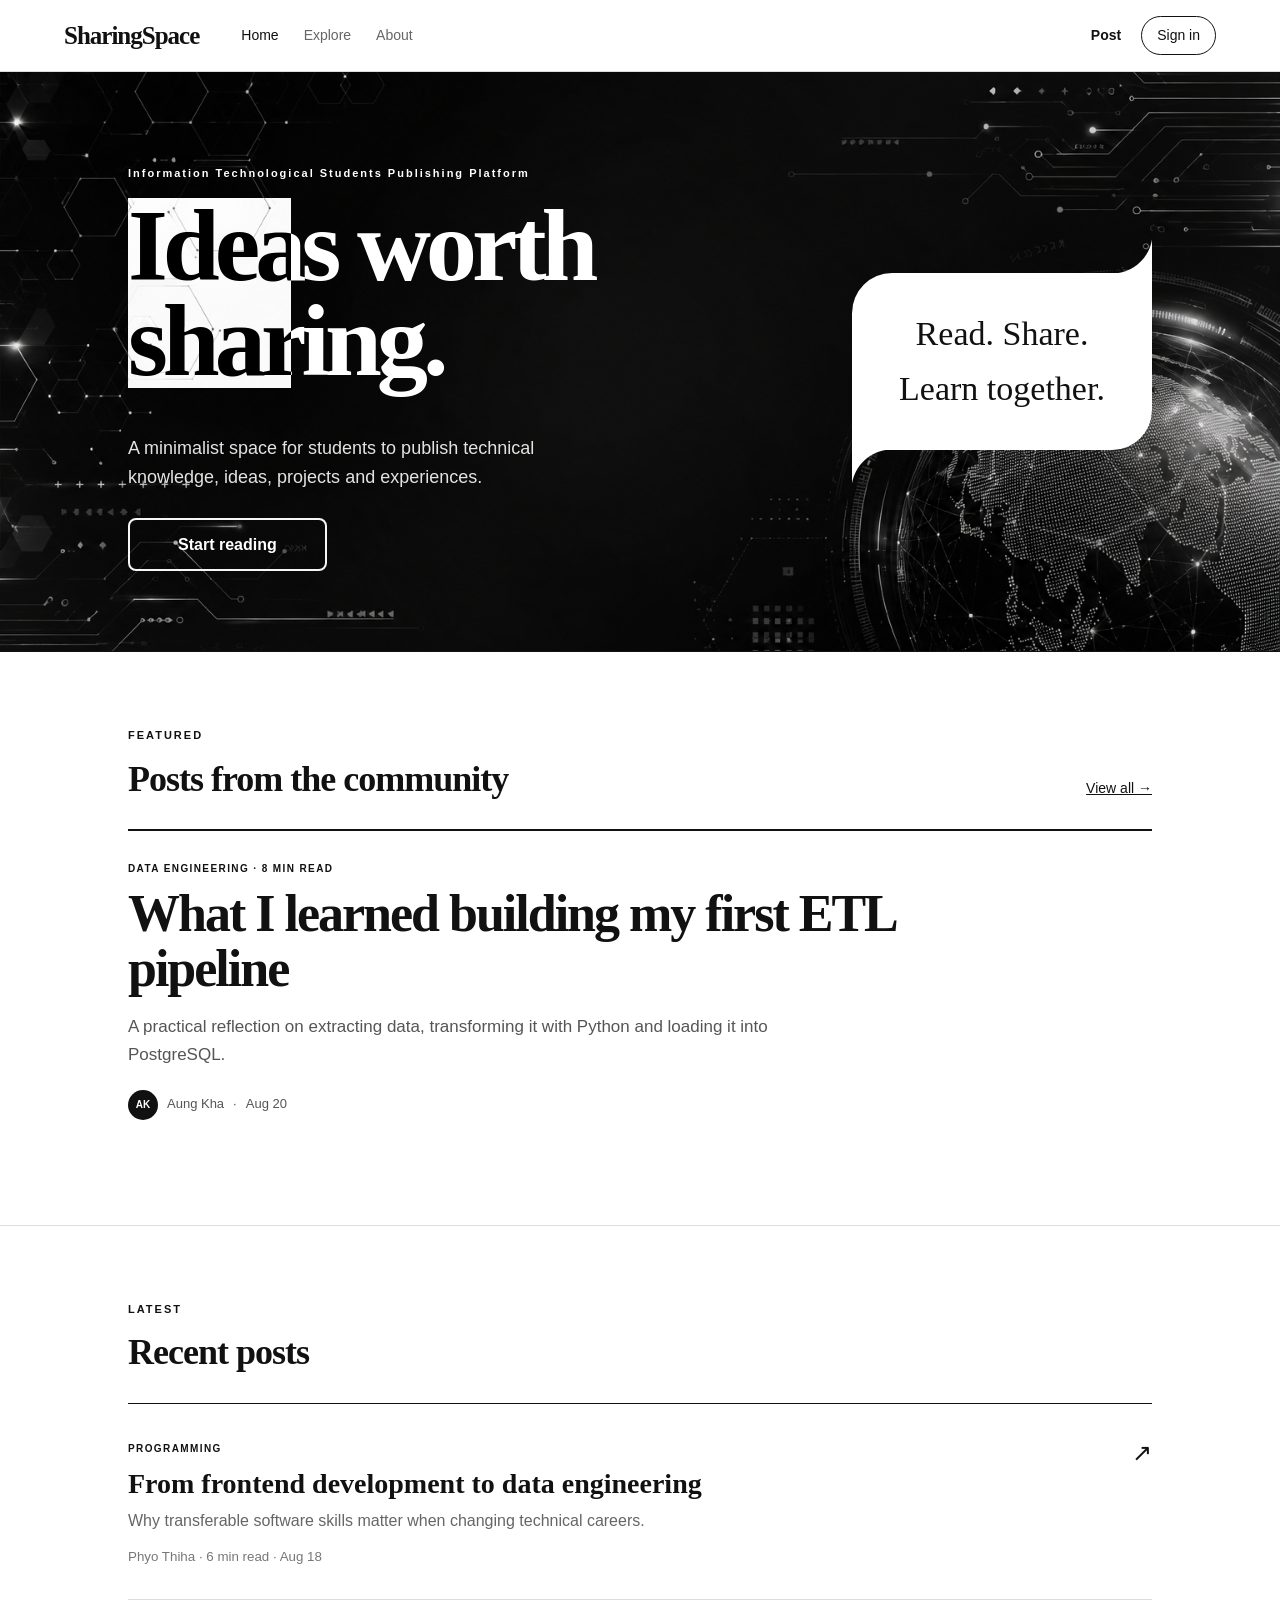
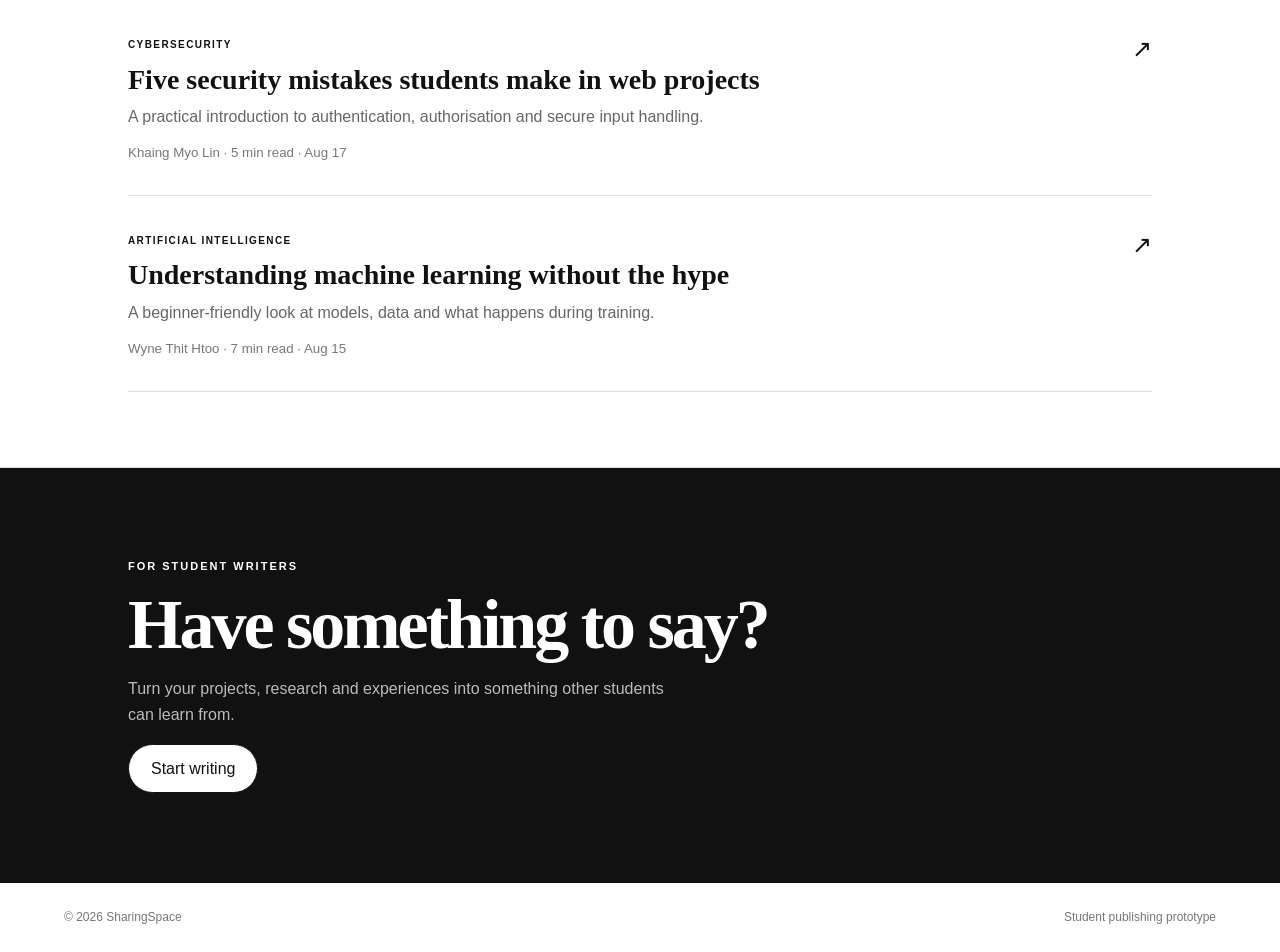
==== index.html @ 0e888693 "first commit" ====
<!doctype html>
<html lang="en">
  <head>
    <meta charset="UTF-8" />
    <meta name="viewport" content="width=device-width, initial-scale=1.0" />

    <title>SharingSpace</title>

    <link rel="stylesheet" href="css/style.css" />
  </head>

  <body>
    <header class="site-header">
      <a class="logo" href="index.html">SharingSpace</a>

      <nav>
        <a class="active" href="index.html">Home</a>
        <a href="explore.html">Explore</a>
        <a href="about.html">About</a>
      </nav>

      <div class="header-actions">
        <a class="write-link" href="create-post.html">Post</a>

        <!-- Logged out -->
        <a class="signin" id="signinLink" href="login.html"> Sign in </a>

        <!-- Logged in -->
        <a
          class="signin"
          id="dashboardLink"
          href="dashboard.html"
          style="display: none; background-color: #111; color: #fff;"
        >
          Dashboard
        </a>
        

        <button
          class="signin"
          id="logoutButton"
          type="button"
          style="display: none; border: 0; background: none; cursor: pointer"
        >
          Exit
        </button>
      </div>
    </header>

    <main>
      <section
        style="
          background: url(&quot;./images/bg.png&quot;) no-repeat center/cover;
          color: white;
        "
        class="hero"
      >
        <div>
          <p class="eyebrow">
            Information Technological Students Publishing Platform
          </p>

          <h1 class="hero-heading fx-negative">
            Ideas worth<br />
            sharing.
          </h1>

          <p class="hero-copy">
            A minimalist space for students to publish technical knowledge,
            ideas, projects and experiences.
          </p>
          <div style="margin-top: 40px">
            <a class="btn liquid" href="explore.html"> Start reading </a>
          </div>
        </div>

        <div class="hero-note">
          <p>
            Read. Share.<br />
            Learn together.
          </p>
        </div>
      </section>

      <section class="section">
        <div class="section-heading">
          <div>
            <p class="eyebrow">FEATURED</p>
            <h2>Posts from the community</h2>
          </div>

          <a href="explore.html">View all →</a>
        </div>

        <article class="featured-card">
          <div class="featured-meta">DATA ENGINEERING · 8 MIN READ</div>

          <h3>What I learned building my first ETL pipeline</h3>

          <p>
            A practical reflection on extracting data, transforming it with
            Python and loading it into PostgreSQL.
          </p>

          <div class="author-line">
            <span class="avatar">AK</span>
            <span>Aung Kha</span>
            <span>·</span>
            <span>Aug 20</span>
          </div>
        </article>
      </section>

      <section class="section">
        <div class="section-heading">
          <div>
            <p class="eyebrow">LATEST</p>
            <h2>Recent posts</h2>
          </div>
        </div>

        <div class="post-list">
          <a class="post-row" href="article.html">
            <div>
              <span class="tag">PROGRAMMING</span>

              <h3>From frontend development to data engineering</h3>

              <p>
                Why transferable software skills matter when changing technical
                careers.
              </p>

              <small> Phyo Thiha · 6 min read · Aug 18 </small>
            </div>

            <span class="row-arrow">↗</span>
          </a>

          <a class="post-row" href="article.html">
            <div>
              <span class="tag">CYBERSECURITY</span>

              <h3>Five security mistakes students make in web projects</h3>

              <p>
                A practical introduction to authentication, authorisation and
                secure input handling.
              </p>

              <small> Khaing Myo Lin · 5 min read · Aug 17 </small>
            </div>

            <span class="row-arrow">↗</span>
          </a>

          <a class="post-row" href="article.html">
            <div>
              <span class="tag"> ARTIFICIAL INTELLIGENCE </span>

              <h3>Understanding machine learning without the hype</h3>

              <p>
                A beginner-friendly look at models, data and what happens during
                training.
              </p>

              <small> Wyne Thit Htoo · 7 min read · Aug 15 </small>
            </div>

            <span class="row-arrow">↗</span>
          </a>
        </div>
      </section>

      <section class="cta">
        <p class="eyebrow">FOR STUDENT WRITERS</p>

        <h2>Have something to say?</h2>

        <p>
          Turn your projects, research and experiences into something other
          students can learn from.
        </p>

        <a class="button button-light" href="create-post.html">
          Start writing
        </a>
      </section>
    </main>

    <footer class="site-footer">
      <span>© 2026 SharingSpace</span>
      <span>Student publishing prototype</span>
    </footer>

    <script>
      const isLoggedIn =
        localStorage.getItem("writespace_logged_in") === "true";

      const signinLink = document.getElementById("signinLink");

      const dashboardLink = document.getElementById("dashboardLink");

      const logoutButton = document.getElementById("logoutButton");

      if (isLoggedIn) {
        signinLink.style.display = "none";
        dashboardLink.style.display = "inline-block";
        logoutButton.style.display = "inline-block";
      } else {
        signinLink.style.display = "inline-block";
        dashboardLink.style.display = "none";
        logoutButton.style.display = "none";
      }

      logoutButton.addEventListener("click", () => {
        localStorage.removeItem("writespace_logged_in");

        window.location.reload();
      });
    </script>

    <script src="js/main.js"></script>
  </body>
</html>
---- css/style.css ----
* {
  box-sizing: border-box;
}
html {
  scroll-behavior: smooth;
}
body {
  margin: 0;
  background: #fff;
  color: #111;
  font-family: Arial, Helvetica, sans-serif;
  line-height: 1.6;
}
a {
  color: inherit;
  text-decoration: none;
}
button,
input {
  font: inherit;
}

.site-header {
  height: 72px;
  border-bottom: 1px solid #ddd;
  display: flex;
  align-items: center;
  padding: 0 5vw;
  gap: 42px;
  position: sticky;
  top: 0;
  background: #fff;
  z-index: 10;
}
.logo {
  font-family: Georgia, serif;
  font-size: 25px;
  font-weight: 700;
  letter-spacing: -1px;
}
.site-header nav {
  display: flex;
  gap: 25px;
  font-size: 14px;
}
.site-header nav a {
  color: #666;
}
.site-header nav a.active,
.site-header nav a:hover {
  color: #111;
}
.header-actions {
  margin-left: auto;
  display: flex;
  align-items: center;
  gap: 20px;
  font-size: 14px;
}
.write-link {
  font-weight: 600;
}
.signin {
  border: 1px solid #111;
  border-radius: 999px;
  padding: 7px 15px;
}
.icon-btn {
  border: 0;
  background: none;
  font-size: 25px;
  cursor: pointer;
}
.hero {
  min-height: 580px;
  border-bottom: 1px solid #111;
  padding: 90px 10vw;
  display: flex;
  align-items: center;
  justify-content: space-between;
  background: #f7f7f5;
}
.eyebrow {
  font-size: 11px;
  letter-spacing: 2px;
  font-weight: 700;
  margin: 0 0 15px;
}
.hero h1,
.page-intro h1,
.about-page h1 {
  font-family: Georgia, serif;
  font-size: clamp(54px, 8vw, 104px);
  line-height: 0.93;
  letter-spacing: -5px;
  margin: 0 0 28px;
}
.fx-negative {
  position: relative;
  display: inline-block;
}

.fx-negative::after {
  content: "";
  position: absolute;
  top: 0;
  bottom: 0;
  left: 0;
  width: 35%;
  background: #fff;
  mix-blend-mode: difference;
  pointer-events: none;
  animation: fx-negative 2.4s ease-in-out infinite alternate;
}

@keyframes fx-negative {
  0% {
    left: 0;
    transform: translateX(0);
  }

  100% {
    left: 100%;
    transform: translateX(-100%);
  }
}
.hero-copy {
  font-size: 18px;
  max-width: 480px;
  color: #e5e2e2;
  margin-bottom: 30px;
}
.hero-note {
  background: #fff;
  font-family: Georgia, serif;
  font-size: 34px;
  text-align: center;
    --r: 40px; /* radius */
  color: #111;
  width: 300px;
  aspect-ratio: 1.5;
  border-radius: var(--r) 0/calc(2*var(--r)) 0;
  padding-block: var(--r);
  --_m:#0000 100%,#000 calc(100% + 1px);
  mask:
    conic-gradient(#000 0 0) content-box,
    radial-gradient(var(--r) at 100% 100%,var(--_m)) 0 100% no-repeat,
    radial-gradient(var(--r) at 0    0   ,var(--_m)) 100% 0 no-repeat;
  mask-size: var(--r) var(--r);

}
.btn {
  position: relative;
  padding: 1rem 3rem;
  font-size: 1rem;
  font-weight: 600;
  color: white;
  background: none;
  border: 2px solid #f6f6f8;
  border-radius: 8px;
  cursor: pointer;
  overflow: hidden;
  transition: all 0.3s ease;
}

.liquid {
  background: linear-gradient(#f6f6f7 0 0) no-repeat calc(200% - var(--p, 0%))
    100% / 200% var(--p, 0.2em);
  transition: 0.3s var(--t, 0s),
    background-position 0.3s calc(0.3s - var(--t, 0s));
}

.liquid:hover {
  --p: 100%;
  --t: 0.3s;
  color: #232222;
}

.hero-note span {
  font-family: Arial;
  font-size: 12px;
}
.button {
  display: inline-block;
  border-radius: 999px;
  padding: 11px 22px;
  border: 1px solid #111;
  cursor: pointer;
}
.button-dark {
  background: #111;
  color: #fff;
}
.button-light {
  background: #fff;
  color: #111;
}
.section {
  padding: 75px 10vw;
  border-bottom: 1px solid #ddd;
}
.section-heading {
  display: flex;
  justify-content: space-between;
  align-items: end;
  margin-bottom: 30px;
}
.section-heading h2 {
  font-family: Georgia, serif;
  font-size: 36px;
  line-height: 1.1;
  margin: 0;
  letter-spacing: -1px;
}
.section-heading > a {
  font-size: 14px;
  text-decoration: underline;
}
.featured-card {
  border-top: 2px solid #111;
  padding: 30px 0;
}
.featured-card h3 {
  font-family: Georgia, serif;
  font-size: 52px;
  line-height: 1.05;
  letter-spacing: -2px;
  max-width: 850px;
  margin: 10px 0;
}
.featured-card p {
  max-width: 700px;
  color: #555;
  font-size: 17px;
}
.featured-meta,
.tag {
  font-size: 10px;
  letter-spacing: 1.4px;
  font-weight: 700;
}
.author-line {
  display: flex;
  align-items: center;
  gap: 9px;
  font-size: 13px;
  margin-top: 22px;
  color: #555;
}
.avatar {
  display: inline-flex;
  width: 30px;
  height: 30px;
  border-radius: 50%;
  background: #111;
  color: #fff;
  align-items: center;
  justify-content: center;
  font-size: 10px;
  font-weight: bold;
}
.post-list {
  border-top: 1px solid #111;
}
.post-row {
  display: flex;
  justify-content: space-between;
  gap: 30px;
  padding: 30px 0;
  border-bottom: 1px solid #ddd;
}
.post-row:hover h3 {
  text-decoration: underline;
}
.post-row h3 {
  font-family: Georgia, serif;
  font-size: 28px;
  line-height: 1.15;
  margin: 8px 0;
}
.post-row p {
  color: #666;
  margin: 0 0 10px;
  max-width: 750px;
}
.post-row small {
  color: #777;
}
.row-arrow {
  font-size: 24px;
}
.cta {
  background: #111;
  color: #fff;
  padding: 90px 10vw;
}
.cta h2 {
  font-family: Georgia, serif;
  font-size: 70px;
  letter-spacing: -3px;
  line-height: 1;
  margin: 0 0 15px;
}
.cta p:not(.eyebrow) {
  max-width: 550px;
  color: #bbb;
}
.site-footer {
  padding: 25px 5vw;
  display: flex;
  justify-content: space-between;
  color: #777;
  font-size: 12px;
}
.page {
  padding: 80px 10vw;
}
.page.narrow {
  max-width: 1100px;
  margin: auto;
}
.page-intro {
  max-width: 1000px;
  margin-bottom: 60px;
}
.page-intro h1 {
  font-size: 75px;
}
.search-box {
  margin-top: 35px;
}
.search-box input {
  width: 100%;
  border: 0;
  border-bottom: 2px solid #111;
  padding: 15px 0;
  font-size: 24px;
  outline: 0;
}
.filter-bar {
  display: flex;
  gap: 10px;
  flex-wrap: wrap;
  margin-bottom: 35px;
}
.filter {
  border: 1px solid #bbb;
  background: #fff;
  border-radius: 999px;
  padding: 8px 15px;
  cursor: pointer;
}
.filter.active,
.filter:hover {
  background: #111;
  color: #fff;
  border-color: #111;
}
.article-page {
  max-width: 900px;
  margin: auto;
  padding: 85px 30px;
}
.article-page h1 {
  font-family: Georgia, serif;
  font-size: clamp(50px, 7vw, 82px);
  line-height: 1;
  letter-spacing: -3px;
  margin: 10px 0 25px;
}
.article-lead {
  font-family: Georgia, serif;
  font-size: 24px;
  color: #666;
}
.article-page hr {
  border: 0;
  border-top: 1px solid #ddd;
  margin: 40px 0;
}
.article-body {
  font-family: Georgia, serif;
  font-size: 20px;
  line-height: 1.75;
}
.article-body h2 {
  font-size: 34px;
  line-height: 1.15;
  margin-top: 50px;
}
.article-body blockquote {
  border-left: 3px solid #111;
  padding-left: 25px;
  font-size: 27px;
  font-style: italic;
}
.article-body pre {
  background: #111;
  color: #fff;
  padding: 25px;
  overflow: auto;
  font-family: monospace;
  font-size: 15px;
}
.comments {
  border-top: 1px solid #ddd;
  margin-top: 70px;
  padding-top: 35px;
}
.comment {
  display: flex;
  gap: 15px;
  margin-top: 25px;
}
.auth-page {
  min-height: 100vh;
  background: #f7f7f5;
  display: flex;
  flex-direction: column;
  align-items: center;
  padding: 45px 20px;
}
.auth-page > .logo {
  margin-bottom: 60px;
}
.auth-card {
  background: #fff;
  border: 1px solid #ddd;
  width: min(460px, 100%);
  padding: 45px;
}
.auth-card h1 {
  font-family: Georgia, serif;
  font-size: 48px;
  line-height: 1;
  margin: 0 0 10px;
}
.auth-card > p {
  color: #666;
}
.auth-card form {
  margin-top: 30px;
}
.auth-card label {
  display: block;
  font-size: 13px;
  font-weight: bold;
  margin-bottom: 18px;
}
.auth-card input:not([type="checkbox"]) {
  display: block;
  width: 100%;
  margin-top: 7px;
  padding: 12px;
  border: 1px solid #bbb;
}
.check {
  font-weight: normal !important;
}
.full {
  width: 100%;
  margin-top: 10px;
}
.auth-bottom {
  text-align: center;
  font-size: 13px;
}
.auth-bottom a {
  text-decoration: underline;
}
.dashboard {
  display: grid;
  grid-template-columns: 230px 1fr;
  min-height: calc(100vh - 72px);
}
.sidebar {
  border-right: 1px solid #ddd;
  padding: 45px 30px;
  display: flex;
  flex-direction: column;
  gap: 12px;
}
.sidebar h3 {
  font-family: Georgia, serif;
  font-size: 25px;
  margin: 0 0 25px;
}
.sidebar a {
  padding: 8px 10px;
  color: #666;
}
.sidebar .side-active,
.sidebar a:hover {
  background: #f2f2f0;
  color: #111;
}
.dash-main {
  padding: 55px 6vw;
}
.dash-title {
  display: flex;
  justify-content: space-between;
  align-items: end;
}
.dash-title h1 {
  font-family: Georgia, serif;
  font-size: 60px;
  line-height: 1;
  margin: 0;
}
.stats {
  display: grid;
  grid-template-columns: repeat(4, 1fr);
  border-top: 1px solid #111;
  border-bottom: 1px solid #111;
  margin: 50px 0;
}
.stats div {
  padding: 25px;
  border-right: 1px solid #ddd;
}
.stats div:last-child {
  border: 0;
}
.stats span {
  display: block;
  color: #777;
  font-size: 12px;
}
.stats strong {
  font-family: Georgia, serif;
  font-size: 36px;
}
.dash-section h2 {
  font-family: Georgia, serif;
  font-size: 32px;
}
.table {
  border-top: 1px solid #111;
}
.table-head,
.table-row {
  display: grid;
  grid-template-columns: 2fr 1fr 0.6fr 0.5fr;
  gap: 20px;
  padding: 17px 10px;
  border-bottom: 1px solid #ddd;
}
.table-head {
  font-size: 11px;
  text-transform: uppercase;
  letter-spacing: 1px;
  font-weight: bold;
}
.status {
  font-size: 11px;
  text-transform: uppercase;
  letter-spacing: 1px;
}
.published {
  color: #333;
}
.draft {
  color: #888;
}
.editor-page {
  max-width: 900px;
  margin: auto;
  padding: 55px 25px;
}
.editor-top {
  display: flex;
  justify-content: space-between;
  color: #777;
  font-size: 12px;
}
.title-input,
.subtitle-input {
  display: block;
  width: 100%;
  border: 0;
  outline: 0;
}
.title-input {
  font-family: Georgia, serif;
  font-size: 60px;
  font-weight: bold;
  letter-spacing: -2px;
  margin-top: 55px;
}
.subtitle-input {
  font-family: Georgia, serif;
  font-size: 24px;
  color: #777;
  margin: 15px 0 30px;
}
.editor-toolbar {
  border-top: 1px solid #ddd;
  border-bottom: 1px solid #ddd;
  padding: 10px 0;
  display: flex;
  gap: 8px;
}
.editor-toolbar button {
  border: 0;
  background: #f3f3f1;
  padding: 7px 12px;
  cursor: pointer;
}
.editor {
  min-height: 450px;
  outline: 0;
  padding: 30px 0;
  font-family: Georgia, serif;
  font-size: 20px;
  line-height: 1.7;
}
.editor:empty:before {
  content: attr(data-placeholder);
  color: #aaa;
}
.editor-actions {
  display: flex;
  justify-content: flex-end;
  gap: 10px;
  border-top: 1px solid #ddd;
  padding-top: 20px;
}
.about-page {
  padding: 90px 10vw;
}
.about-page h1 {
  font-size: 80px;
}
.about-lead {
  font-family: Georgia, serif;
  font-size: 27px;
  max-width: 850px;
  color: #555;
  margin: 45px 0 90px;
}
.about-grid {
  display: grid;
  grid-template-columns: repeat(3, 1fr);
  gap: 45px;
  border-top: 1px solid #111;
  padding-top: 35px;
}
.about-grid h2 {
  font-family: Georgia, serif;
}
.about-grid p {
  color: #666;
}
@media (max-width: 800px) {
  .site-header {
    gap: 15px;
    padding: 0 20px;
  }
  .site-header nav {
    display: none;
  }
  .hero,
  .section,
  .cta,
  .page,
  .about-page {
    padding-left: 25px;
    padding-right: 25px;
  }
  .hero {
    min-height: 520px;
  }
  .hero-note {
    display: none;
  }
  .featured-card h3,
  .cta h2,
  .page-intro h1,
  .about-page h1 {
    font-size: 48px;
  }
  .post-row h3 {
    font-size: 23px;
  }
  .dashboard {
    display: block;
  }
  .sidebar {
    display: none;
  }
  .dash-main {
    padding: 35px 25px;
  }
  .stats {
    grid-template-columns: 1fr 1fr;
  }
  .table {
    overflow-x: auto;
  }
  .table-head,
  .table-row {
    min-width: 650px;
  }
  .about-grid {
    grid-template-columns: 1fr;
  }
  .title-input {
    font-size: 42px;
  }
  .article-page {
    padding: 60px 22px;
  }
  .article-body {
    font-size: 18px;
  }
  .site-footer {
    padding: 20px;
    gap: 10px;
    flex-direction: column;
  }
  .header-actions {
    gap: 10px;
  }
  .write-link {
    display: none;
  }
}
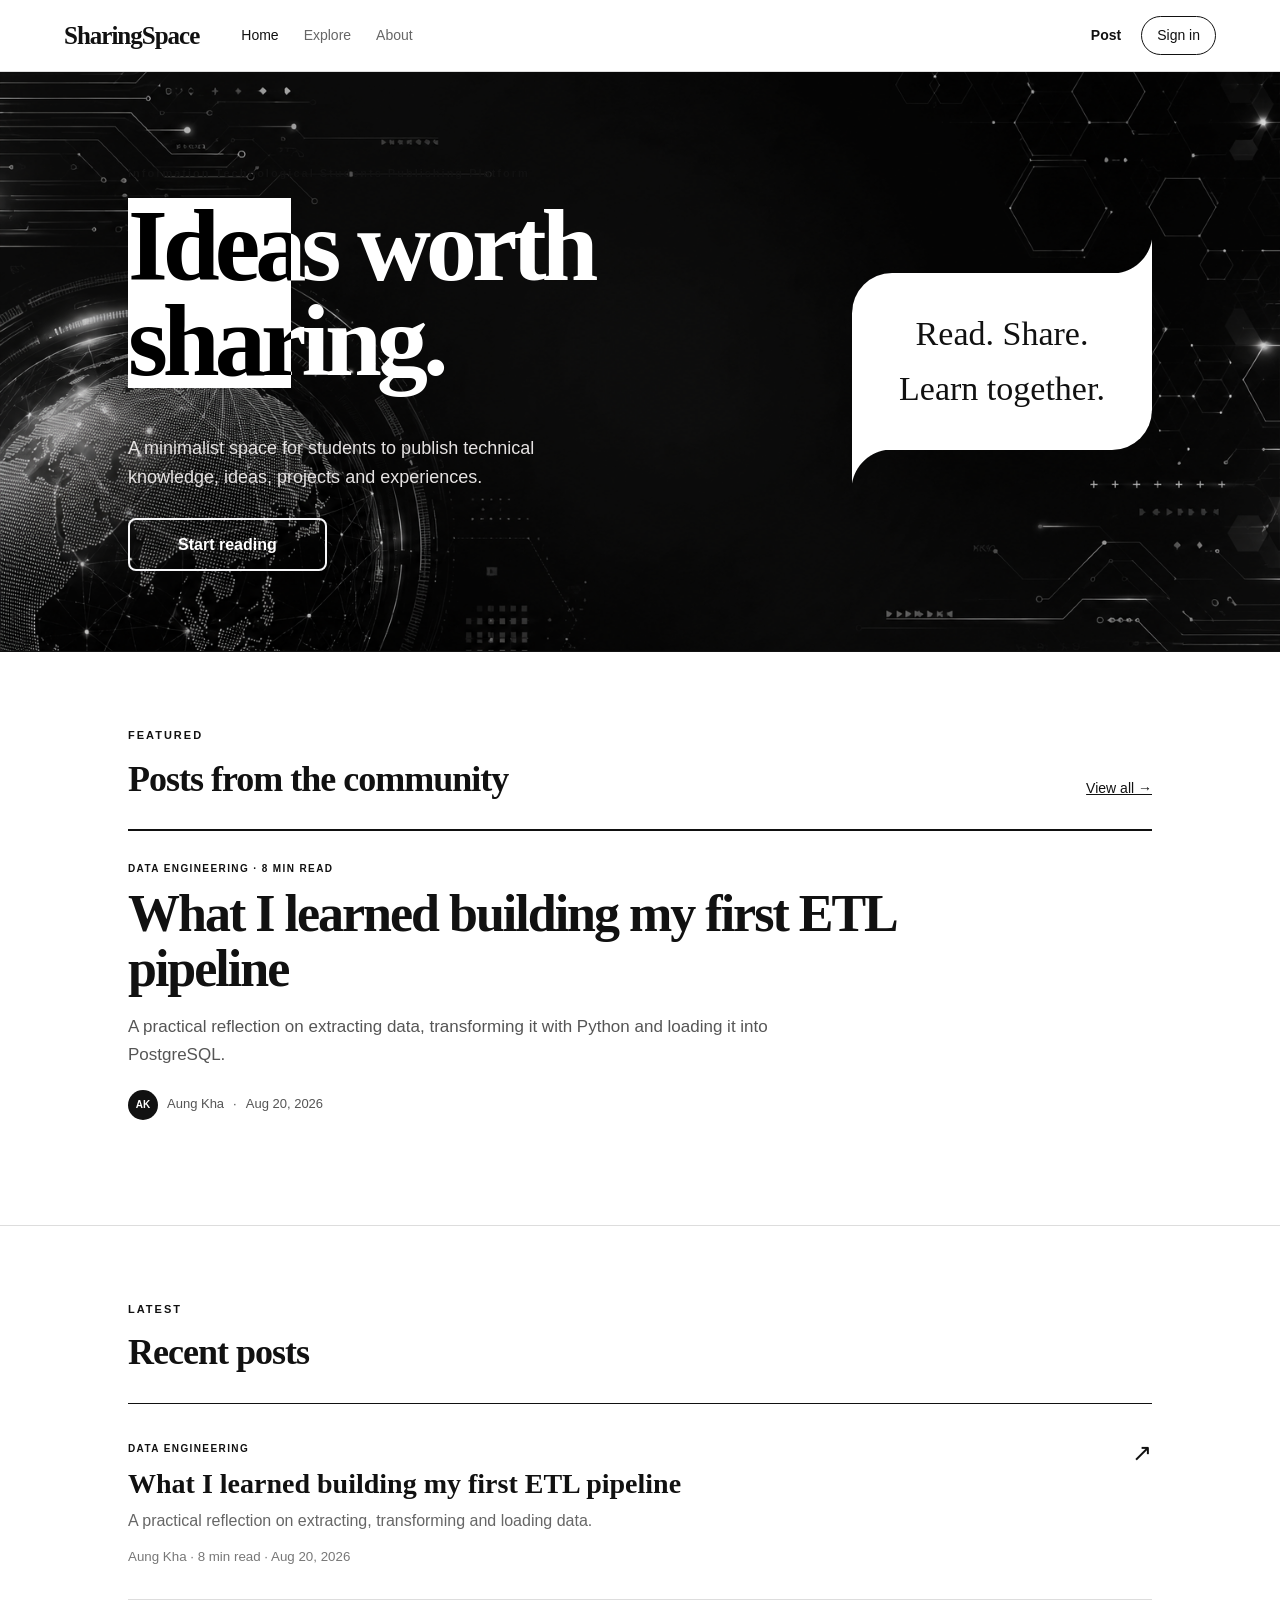
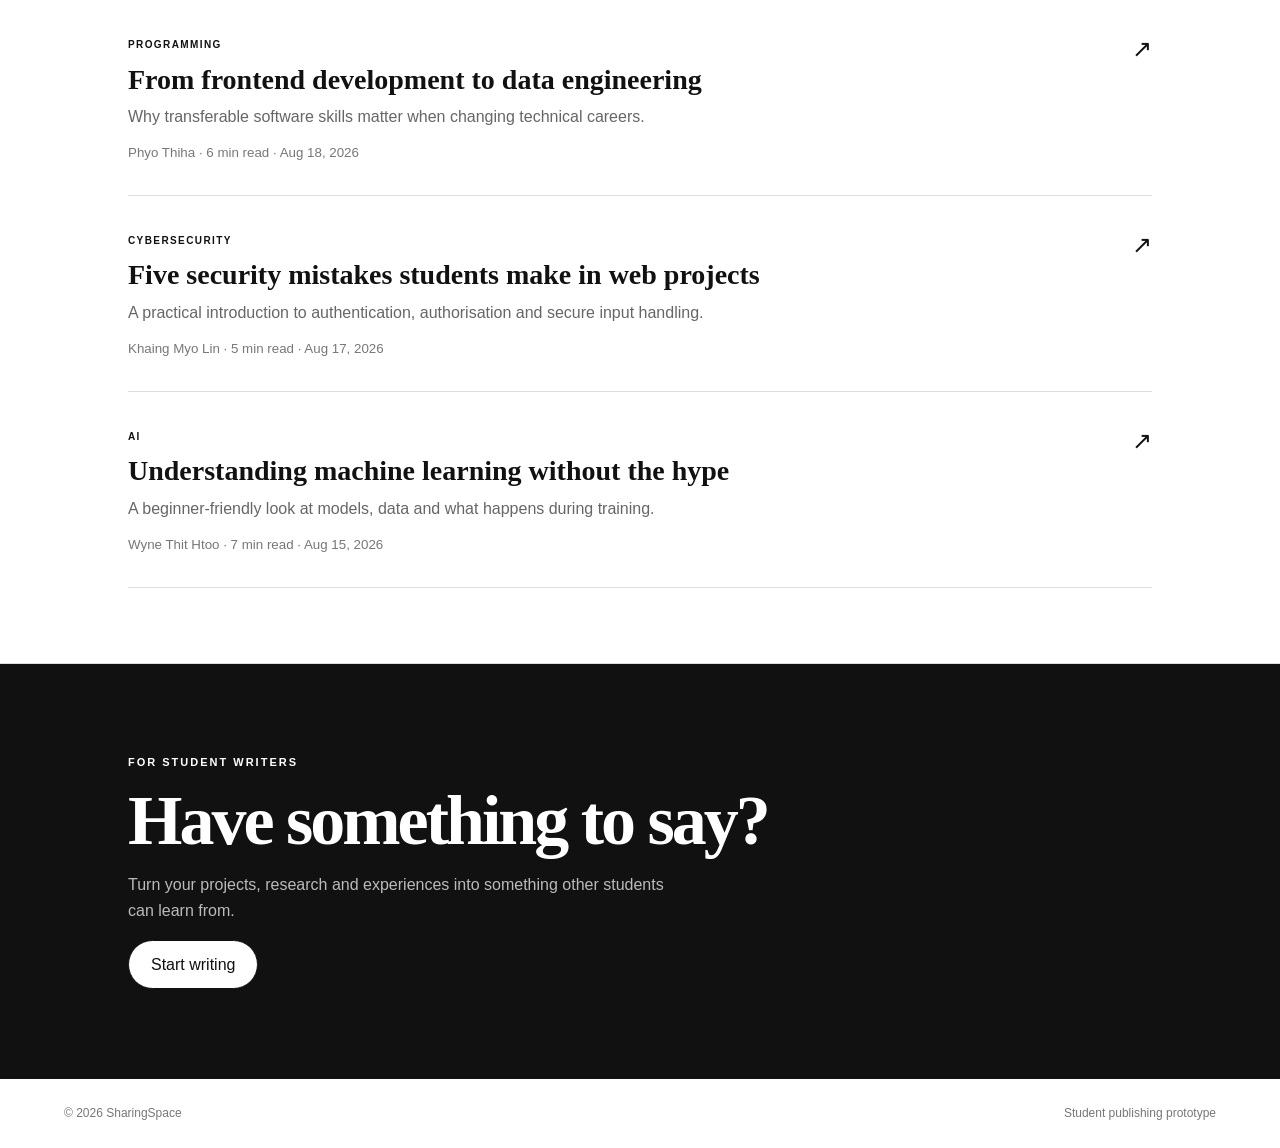
==== commit 9188197f: "rebuild: fix and add more features" ====
--- a/index.html
+++ b/index.html
@@ -2,41 +2,27 @@
 <html lang="en">
   <head>
     <meta charset="UTF-8" />
-    <meta name="viewport" content="width=device-width, initial-scale=1.0" />
-
+    <meta name="viewport" content="width=device-width,initial-scale=1" />
     <title>SharingSpace</title>
-
     <link rel="stylesheet" href="css/style.css" />
   </head>
-
   <body>
     <header class="site-header">
       <a class="logo" href="index.html">SharingSpace</a>
-
       <nav>
-        <a class="active" href="index.html">Home</a>
-        <a href="explore.html">Explore</a>
-        <a href="about.html">About</a>
+        <a class="active" href="index.html">Home</a
+        ><a href="explore.html">Explore</a><a href="about.html">About</a>
       </nav>
-
       <div class="header-actions">
-        <a class="write-link" href="create-post.html">Post</a>
-
-        <!-- Logged out -->
-        <a class="signin" id="signinLink" href="login.html"> Sign in </a>
-
-        <!-- Logged in -->
-        <a
+        <a class="write-link" data-write-link href="create-post.html">Post</a
+        ><a class="signin" id="signinLink" href="login.html">Sign in</a
+        ><a
           class="signin"
           id="dashboardLink"
           href="dashboard.html"
-          style="display: none; background-color: #111; color: #fff;"
-        >
-          Dashboard
-        </a>
-        
-
-        <button
+          style="display: none"
+          >Dashboard</a
+        ><button
           class="signin"
           id="logoutButton"
           type="button"
@@ -46,71 +32,47 @@
         </button>
       </div>
     </header>
-
     <main>
-      <section
-        style="
-          background: url(&quot;./images/bg.png&quot;) no-repeat center/cover;
-          color: white;
-        "
-        class="hero"
-      >
-        <div>
+      <section class="hero">
+        <div class="hero-bg"></div>
+        <div class="hero-content">
           <p class="eyebrow">
             Information Technological Students Publishing Platform
           </p>
-
-          <h1 class="hero-heading fx-negative">
-            Ideas worth<br />
-            sharing.
-          </h1>
-
+          <h1 class="hero-heading fx-negative">Ideas worth<br />sharing.</h1>
           <p class="hero-copy">
             A minimalist space for students to publish technical knowledge,
             ideas, projects and experiences.
           </p>
           <div style="margin-top: 40px">
-            <a class="btn liquid" href="explore.html"> Start reading </a>
+            <a class="btn liquid" href="explore.html">Start reading</a>
           </div>
         </div>
-
         <div class="hero-note">
-          <p>
-            Read. Share.<br />
-            Learn together.
-          </p>
+          <p>Read. Share.<br />Learn together.</p>
         </div>
       </section>
-
       <section class="section">
         <div class="section-heading">
           <div>
             <p class="eyebrow">FEATURED</p>
             <h2>Posts from the community</h2>
           </div>
-
           <a href="explore.html">View all →</a>
         </div>
-
         <article class="featured-card">
           <div class="featured-meta">DATA ENGINEERING · 8 MIN READ</div>
-
           <h3>What I learned building my first ETL pipeline</h3>
-
           <p>
             A practical reflection on extracting data, transforming it with
             Python and loading it into PostgreSQL.
           </p>
-
           <div class="author-line">
-            <span class="avatar">AK</span>
-            <span>Aung Kha</span>
-            <span>·</span>
-            <span>Aug 20</span>
+            <span class="avatar">AK</span><span>Aung Kha</span><span>·</span
+            ><span>Aug 20, 2026</span>
           </div>
         </article>
       </section>
-
       <section class="section">
         <div class="section-heading">
           <div>
@@ -118,109 +80,23 @@
             <h2>Recent posts</h2>
           </div>
         </div>
-
-        <div class="post-list">
-          <a class="post-row" href="article.html">
-            <div>
-              <span class="tag">PROGRAMMING</span>
-
-              <h3>From frontend development to data engineering</h3>
-
-              <p>
-                Why transferable software skills matter when changing technical
-                careers.
-              </p>
-
-              <small> Phyo Thiha · 6 min read · Aug 18 </small>
-            </div>
-
-            <span class="row-arrow">↗</span>
-          </a>
-
-          <a class="post-row" href="article.html">
-            <div>
-              <span class="tag">CYBERSECURITY</span>
-
-              <h3>Five security mistakes students make in web projects</h3>
-
-              <p>
-                A practical introduction to authentication, authorisation and
-                secure input handling.
-              </p>
-
-              <small> Khaing Myo Lin · 5 min read · Aug 17 </small>
-            </div>
-
-            <span class="row-arrow">↗</span>
-          </a>
-
-          <a class="post-row" href="article.html">
-            <div>
-              <span class="tag"> ARTIFICIAL INTELLIGENCE </span>
-
-              <h3>Understanding machine learning without the hype</h3>
-
-              <p>
-                A beginner-friendly look at models, data and what happens during
-                training.
-              </p>
-
-              <small> Wyne Thit Htoo · 7 min read · Aug 15 </small>
-            </div>
-
-            <span class="row-arrow">↗</span>
-          </a>
-        </div>
+        <div id="latestPosts" class="post-list"></div>
       </section>
-
       <section class="cta">
         <p class="eyebrow">FOR STUDENT WRITERS</p>
-
         <h2>Have something to say?</h2>
-
         <p>
           Turn your projects, research and experiences into something other
           students can learn from.
         </p>
-
-        <a class="button button-light" href="create-post.html">
-          Start writing
-        </a>
+        <a class="button button-light" data-write-link href="create-post.html"
+          >Start writing</a
+        >
       </section>
     </main>
-
     <footer class="site-footer">
-      <span>© 2026 SharingSpace</span>
-      <span>Student publishing prototype</span>
+      <span>© 2026 SharingSpace</span><span>Student publishing prototype</span>
     </footer>
-
-    <script>
-      const isLoggedIn =
-        localStorage.getItem("writespace_logged_in") === "true";
-
-      const signinLink = document.getElementById("signinLink");
-
-      const dashboardLink = document.getElementById("dashboardLink");
-
-      const logoutButton = document.getElementById("logoutButton");
-
-      if (isLoggedIn) {
-        signinLink.style.display = "none";
-        dashboardLink.style.display = "inline-block";
-        logoutButton.style.display = "inline-block";
-      } else {
-        signinLink.style.display = "inline-block";
-        dashboardLink.style.display = "none";
-        logoutButton.style.display = "none";
-      }
-
-      logoutButton.addEventListener("click", () => {
-        localStorage.removeItem("writespace_logged_in");
-
-        window.location.reload();
-      });
-    </script>
-
     <script src="js/main.js"></script>
   </body>
 </html>
--- a/css/style.css
+++ b/css/style.css
@@ -726,3 +726,67 @@
     display: none;
   }
 }
+
+/* Prototype interaction additions — existing visual language is preserved. */
+.hero { position: relative; overflow: hidden; }
+.hero-bg { position: absolute; inset: 0; background: url("../images/bg.png") no-repeat center/cover; transform: scaleX(-1); z-index: 0; }
+.hero::after { content: ""; position: absolute; inset: 0; background: rgba(0,0,0,.12); pointer-events: none; z-index: 0; }
+.hero > *:not(.hero-bg) { position: relative; z-index: 1; }
+
+.hero-heading { color: #fff; }
+
+.category-select { width: 100%; border: 0; border-bottom: 1px solid #ddd; outline: 0; padding: 12px 0; margin-bottom: 5px; background: #fff; font: inherit; color: #555; }
+
+.success-message { position: fixed; top: 24px; right: 24px; display: flex; align-items: center; gap: 12px; min-width: 280px; padding: 16px 18px; background: #fff; border: 1px solid #ddd; border-radius: 10px; box-shadow: 0 10px 30px rgba(0,0,0,.12); opacity: 0; transform: translateY(-15px); pointer-events: none; transition: all .25s ease; z-index: 1000; }
+.success-message.show { opacity: 1; transform: translateY(0); }
+.success-icon { display: flex; align-items: center; justify-content: center; width: 30px; height: 30px; border-radius: 50%; background: #111; color: #fff; font-weight: 700; flex-shrink: 0; }
+.success-message strong { display:block; font-size:14px; }
+.success-message p { margin:3px 0 0; font-size:13px; color:#666; }
+
+.post-actions { display:flex; align-items:center; gap:18px; white-space:nowrap; }
+.text-button { border:0; background:none; padding:0; font:inherit; color:#666; cursor:pointer; }
+.text-button:hover { color:#111; text-decoration:underline; }
+
+.ai-assistant { margin-top: 75px; border: 1px solid #ddd; background: #fafaf8; padding: 30px; }
+.ai-heading { display:flex; justify-content:space-between; align-items:flex-end; gap:20px; border-bottom:1px solid #ddd; padding-bottom:20px; }
+.ai-heading h2 { font-family:Georgia,serif; font-size:36px; line-height:1.1; margin:0; letter-spacing:-1px; }
+.ai-badge { font-size:10px; letter-spacing:1.4px; font-weight:700; border:1px solid #bbb; border-radius:999px; padding:6px 10px; }
+.ai-messages { display:flex; flex-direction:column; gap:18px; max-height:360px; overflow-y:auto; padding:25px 0 10px; }
+.ai-message { max-width:80%; padding:14px 16px; border:1px solid #ddd; background:#fff; }
+.ai-message.user { align-self:flex-end; background:#111; color:#fff; border-color:#111; }
+.ai-message span { display:block; font-size:10px; letter-spacing:1.3px; font-weight:700; text-transform:uppercase; margin-bottom:5px; }
+.ai-message p { margin:0; line-height:1.55; }
+.ai-typing { display:none; align-items:center; gap:5px; font-size:12px; color:#777; padding:8px 0 15px; }
+.ai-typing.show { display:flex; }
+.ai-typing span { width:5px; height:5px; border-radius:50%; background:#777; animation:ai-dot 1s infinite ease-in-out; }
+.ai-typing span:nth-child(2) { animation-delay:.15s; }
+.ai-typing span:nth-child(3) { animation-delay:.3s; }
+.ai-typing em { margin-left:6px; font-style:normal; }
+@keyframes ai-dot { 0%,80%,100% { opacity:.25; transform:translateY(0); } 40% { opacity:1; transform:translateY(-3px); } }
+.ai-form { display:flex; gap:10px; border-top:1px solid #ddd; padding-top:20px; }
+.ai-form input { min-width:0; flex:1; border:1px solid #bbb; background:#fff; padding:12px 14px; outline:0; }
+.ai-form input:focus { border-color:#111; }
+
+.comment-input:disabled { background:#f3f3f1; cursor:not-allowed; color:#888; }
+.comment-submit:disabled { opacity:.45; cursor:not-allowed; pointer-events:none; }
+.login-prompt { margin-top:12px; font-size:14px; color:#666; }
+.login-prompt a { color:#111; font-weight:600; text-decoration:underline; }
+.comment-list { display:flex; flex-direction:column; gap:24px; }
+.comment-content { flex:1; }
+.comment-content strong { display:block; margin-bottom:4px; }
+.comment-content p { margin:0; line-height:1.5; }
+.comment-date { display:block; margin-top:5px; font-size:12px; color:#888; }
+
+@media (max-width:800px) {
+  .hero-content { width:100%; }
+  .ai-assistant { padding:22px; }
+  .ai-heading { align-items:flex-start; flex-direction:column; }
+  .ai-heading h2 { font-size:30px; }
+  .ai-message { max-width:92%; }
+  .ai-form { flex-direction:column; }
+  .ai-form .button { width:100%; text-align:center; }
+  .post-actions { flex-direction:column; align-items:flex-end; gap:8px; }
+}
+@media (max-width:600px) {
+  .success-message { top:16px; left:16px; right:16px; min-width:auto; }
+}
